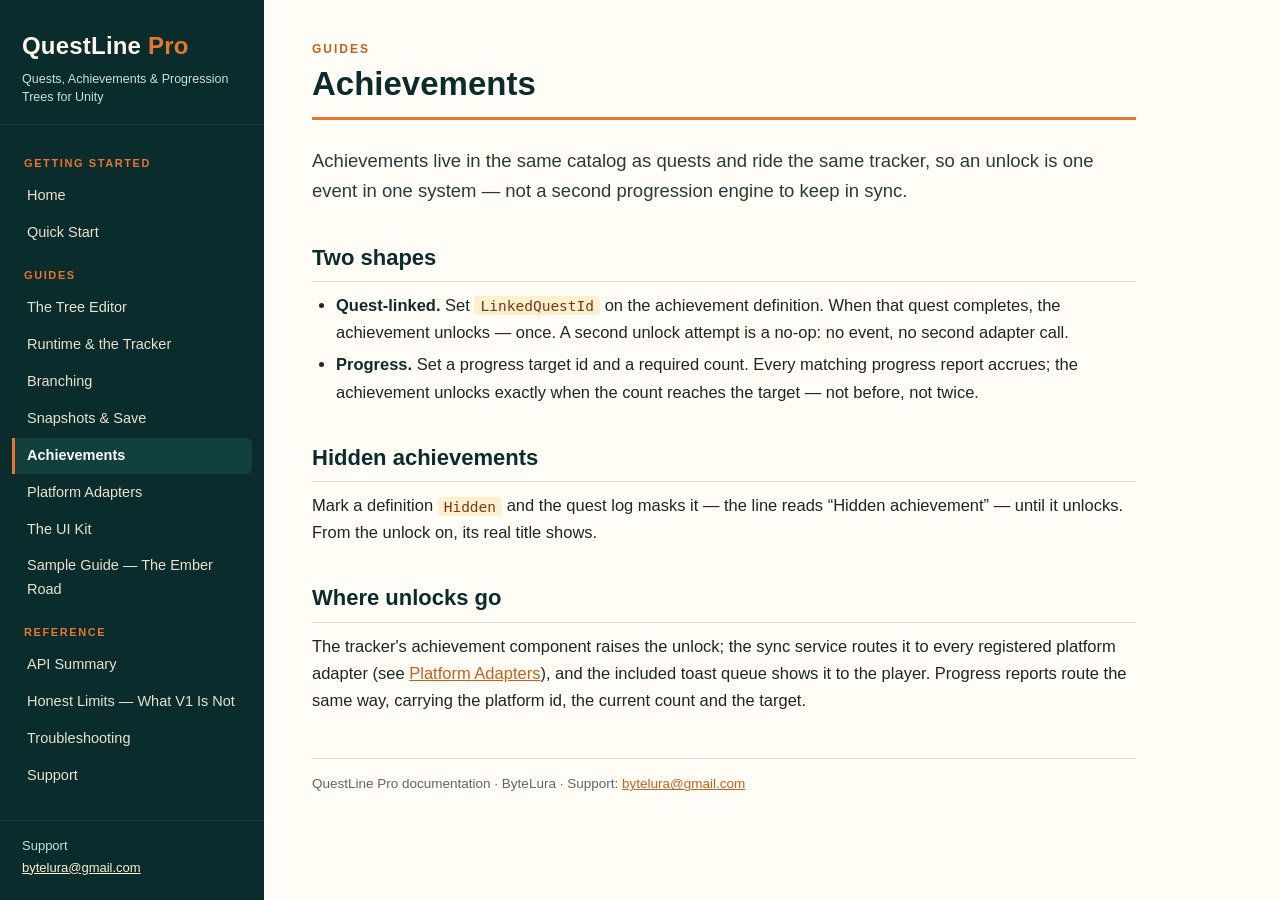
==== achievements.html @ d4db508f "ByteLura documentation site — initial publish" ====
<!DOCTYPE html>
<html lang="en">
<head>
<meta charset="utf-8">
<meta name="viewport" content="width=device-width, initial-scale=1">
<title>Achievements — QuestLine Pro Documentation</title>
<link rel="stylesheet" href="style.css">
</head>
<body>
<div class="layout">
  <aside class="sidebar">
    <div class="brand">
      <div class="brand-name">QuestLine <span>Pro</span></div>
      <div class="brand-sub">Quests, Achievements &amp; Progression Trees for Unity</div>
    </div>
    <nav>
      <ul>
          <li class="nav-section">Getting Started</li>
          <li><a href="index.html">Home</a></li>
          <li><a href="quick-start.html">Quick Start</a></li>
          <li class="nav-section">Guides</li>
          <li><a href="tree-editor.html">The Tree Editor</a></li>
          <li><a href="runtime-and-tracker.html">Runtime &amp; the Tracker</a></li>
          <li><a href="branching.html">Branching</a></li>
          <li><a href="snapshots-and-save.html">Snapshots &amp; Save</a></li>
          <li><a href="achievements.html" class="active">Achievements</a></li>
          <li><a href="platform-adapters.html">Platform Adapters</a></li>
          <li><a href="ui-kit.html">The UI Kit</a></li>
          <li><a href="sample-guide.html">Sample Guide — The Ember Road</a></li>
          <li class="nav-section">Reference</li>
          <li><a href="api-summary.html">API Summary</a></li>
          <li><a href="honest-limits.html">Honest Limits — What V1 Is Not</a></li>
          <li><a href="troubleshooting.html">Troubleshooting</a></li>
          <li><a href="support.html">Support</a></li>
      </ul>
    </nav>
    <div class="side-foot">Support<br><a href="mailto:bytelura@gmail.com">bytelura@gmail.com</a></div>
  </aside>
  <main class="content">
    <header class="page-head">
      <div class="kicker">Guides</div>
      <h1>Achievements</h1>
    </header>

    <p class="lede">Achievements live in the same catalog as quests and
    ride the same tracker, so an unlock is one event in one system — not
    a second progression engine to keep in sync.</p>

    <h2>Two shapes</h2>
    <ul>
      <li><strong>Quest-linked.</strong> Set <code>LinkedQuestId</code>
      on the achievement definition. When that quest completes, the
      achievement unlocks — once. A second unlock attempt is a no-op: no
      event, no second adapter call.</li>
      <li><strong>Progress.</strong> Set a progress target id and a
      required count. Every matching progress report accrues; the
      achievement unlocks exactly when the count reaches the target —
      not before, not twice.</li>
    </ul>

    <h2>Hidden achievements</h2>
    <p>Mark a definition <code>Hidden</code> and the quest log masks it
    — the line reads “Hidden achievement” — until it unlocks. From the
    unlock on, its real title shows.</p>

    <h2>Where unlocks go</h2>
    <p>The tracker's achievement component raises the unlock; the sync
    service routes it to every registered platform adapter (see
    <a href="platform-adapters.html">Platform Adapters</a>), and the
    included toast queue shows it to the player. Progress reports route
    the same way, carrying the platform id, the current count and the
    target.</p>

    <footer class="page-foot">
      QuestLine Pro documentation &middot; ByteLura &middot; Support:
      <a href="mailto:bytelura@gmail.com">bytelura@gmail.com</a>
    </footer>
  </main>
</div>
</body>
</html>
---- style.css ----
/* QuestLine Pro documentation — local site stylesheet.
   Identity taken from the product marketing set: deep teal ground,
   ember orange accent, warm cream surfaces. */

:root {
  --teal: #0a2c2c;
  --teal-deep: #06201f;
  --teal-soft: #11403d;
  --ember: #e8762d;
  --ember-dark: #c85f1d;
  --cream: #feefd0;
  --paper: #fffdf6;
  --ink: #1d2624;
  --muted: #5b6a64;
  --line: #e6dcc4;
  --code-bg: #0a2c2c;
}

* { box-sizing: border-box; }

html { scroll-behavior: smooth; }

body {
  margin: 0;
  background: var(--paper);
  color: var(--ink);
  font-family: "Segoe UI", "Helvetica Neue", Arial, sans-serif;
  font-size: 16.5px;
  line-height: 1.65;
}

.layout { display: flex; min-height: 100vh; }

/* ---------- sidebar ---------- */

.sidebar {
  width: 264px;
  flex: 0 0 264px;
  background: var(--teal);
  color: var(--cream);
  position: sticky;
  top: 0;
  height: 100vh;
  overflow-y: auto;
  padding: 26px 0 18px;
  display: flex;
  flex-direction: column;
}

.brand { padding: 0 22px 18px; border-bottom: 1px solid var(--teal-soft); }

.brand-name {
  font-size: 24px;
  font-weight: 700;
  letter-spacing: .2px;
  color: #fff8e7;
}

.brand-name span { color: var(--ember); }

.brand-sub { font-size: 12.5px; line-height: 1.45; color: #cfe0d8; margin-top: 4px; }

.sidebar nav { padding: 14px 12px 6px; flex: 1; }

.sidebar nav ul { list-style: none; margin: 0; padding: 0; }

.sidebar nav li { margin: 1px 0; }

.sidebar nav a {
  display: block;
  padding: 6px 12px;
  border-left: 3px solid transparent;
  border-radius: 0 6px 6px 0;
  color: #e9e2cd;
  text-decoration: none;
  font-size: 14.5px;
}

.sidebar nav a:hover { background: var(--teal-soft); color: #ffffff; }

.sidebar nav a.active {
  background: var(--teal-soft);
  border-left-color: var(--ember);
  color: #ffffff;
  font-weight: 600;
}

.nav-section {
  padding: 14px 12px 5px;
  font-size: 11px;
  font-weight: 700;
  letter-spacing: 1.6px;
  text-transform: uppercase;
  color: var(--ember);
}

.side-foot {
  padding: 14px 22px 4px;
  border-top: 1px solid var(--teal-soft);
  font-size: 13px;
  color: #cfe0d8;
}

.side-foot a { color: var(--cream); }

/* ---------- content ---------- */

.content {
  flex: 1;
  min-width: 0;
  max-width: 920px;
  padding: 40px 48px 30px;
}

.page-head { border-bottom: 3px solid var(--ember); padding-bottom: 14px; margin-bottom: 26px; }

.kicker {
  font-size: 12px;
  font-weight: 700;
  letter-spacing: 2px;
  text-transform: uppercase;
  color: var(--ember-dark);
  margin-bottom: 4px;
}

.page-head h1 { margin: 0; font-size: 33px; line-height: 1.2; color: var(--teal); }

h2 {
  font-size: 22px;
  color: var(--teal);
  margin: 34px 0 10px;
  padding-bottom: 5px;
  border-bottom: 1px solid var(--line);
}

h3 { font-size: 18px; color: var(--teal); margin: 24px 0 8px; }

p { margin: 10px 0; }

a { color: var(--ember-dark); }

ul, ol { margin: 10px 0; padding-left: 24px; }

li { margin: 5px 0; }

strong { color: #122b28; }

.lede { font-size: 18.5px; line-height: 1.6; color: #2c3a36; }

code {
  font-family: Consolas, "SF Mono", "Cascadia Code", monospace;
  font-size: .88em;
  background: var(--cream);
  padding: 1.5px 6px;
  border-radius: 4px;
  color: #7a3a10;
}

pre {
  background: var(--code-bg);
  border-radius: 8px;
  padding: 16px 18px;
  overflow-x: auto;
  margin: 16px 0;
}

pre code {
  background: none;
  padding: 0;
  color: #f3e9cf;
  font-size: 14px;
  line-height: 1.55;
}

table {
  width: 100%;
  border-collapse: collapse;
  margin: 16px 0;
  font-size: 15px;
}

th {
  background: var(--teal);
  color: var(--cream);
  text-align: left;
  padding: 9px 12px;
  font-weight: 600;
}

td { padding: 8px 12px; border-bottom: 1px solid var(--line); vertical-align: top; }

tr:nth-child(even) td { background: #fdf6e0; }

.callout {
  background: #fdf3da;
  border-left: 4px solid var(--ember);
  border-radius: 0 8px 8px 0;
  padding: 13px 18px;
  margin: 18px 0;
}

.callout p { margin: 5px 0; }

.cards { display: grid; grid-template-columns: 1fr 1fr; gap: 14px; margin: 18px 0; }

.card {
  border: 1px solid var(--line);
  border-top: 3px solid var(--ember);
  border-radius: 8px;
  padding: 14px 18px;
  background: #fffef9;
}

.card h3 { margin-top: 2px; }

/* ---------- documentation images ---------- */

.doc-hero, .doc-shot { margin: 22px 0; }

.doc-hero img, .doc-shot img {
  max-width: 100%;
  height: auto;
  display: block;
  border: 1px solid var(--line);
  border-radius: 8px;
}

.doc-hero figcaption, .doc-shot figcaption {
  font-size: 14px;
  color: var(--muted);
  margin-top: 7px;
}

.doc-gallery { margin: 18px 0; }

.page-foot {
  margin-top: 44px;
  padding-top: 14px;
  border-top: 1px solid var(--line);
  font-size: 13.5px;
  color: var(--muted);
}

/* ---------- narrow screens ---------- */

@media (max-width: 820px) {
  .layout { flex-direction: column; }
  .sidebar {
    width: 100%;
    flex: none;
    position: static;
    height: auto;
    padding: 18px 0 10px;
  }
  .sidebar nav a { padding: 5px 12px; }
  .content { padding: 26px 20px 22px; }
  .page-head h1 { font-size: 27px; }
  .cards { grid-template-columns: 1fr; }
  table { font-size: 14px; }
}
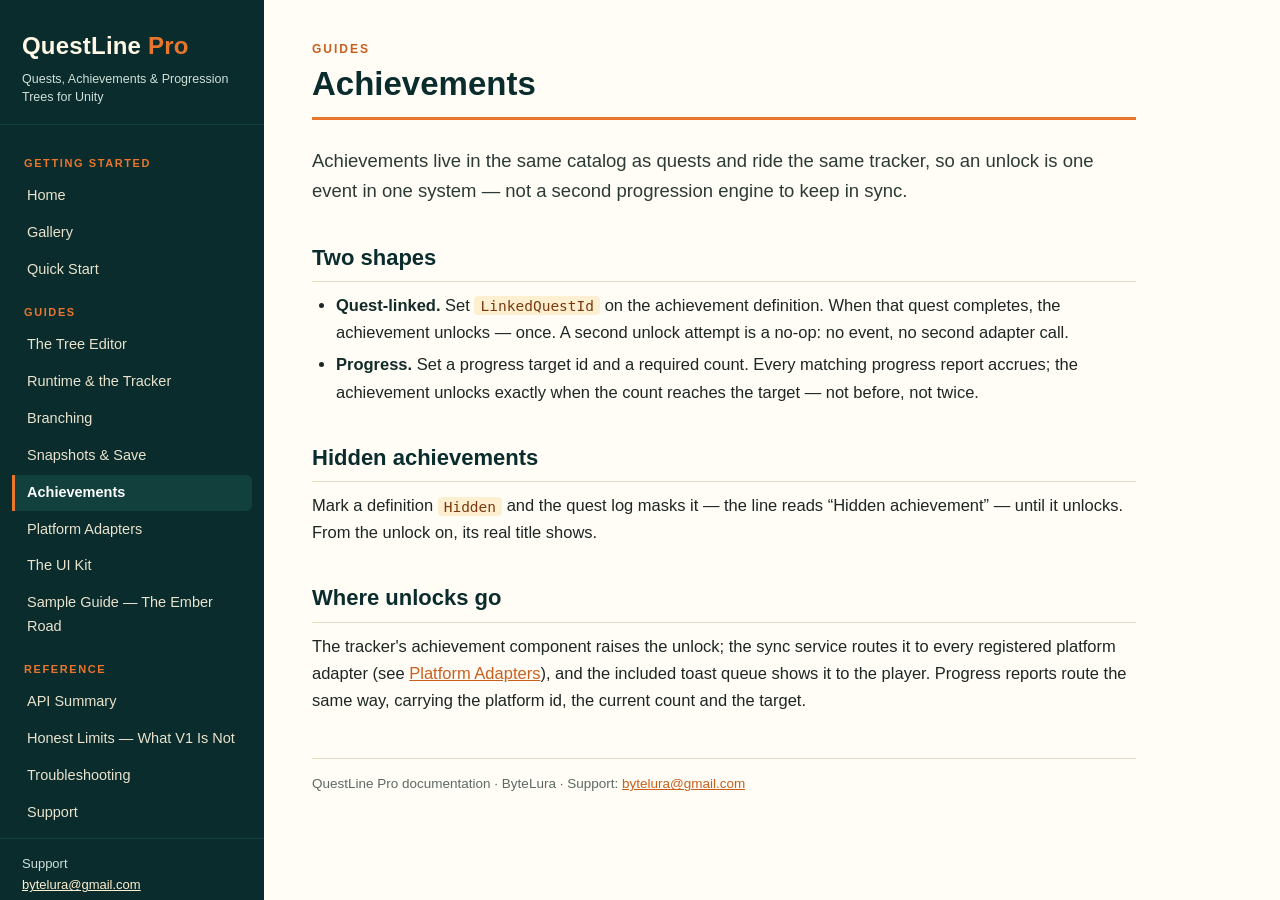
==== commit 6a794237: "Add Gallery page with all 15 showcase finals and nav link on all pages" ====
--- a/achievements.html
+++ b/achievements.html
@@ -17,6 +17,7 @@
       <ul>
           <li class="nav-section">Getting Started</li>
           <li><a href="index.html">Home</a></li>
+          <li><a href="gallery.html">Gallery</a></li>
           <li><a href="quick-start.html">Quick Start</a></li>
           <li class="nav-section">Guides</li>
           <li><a href="tree-editor.html">The Tree Editor</a></li>
